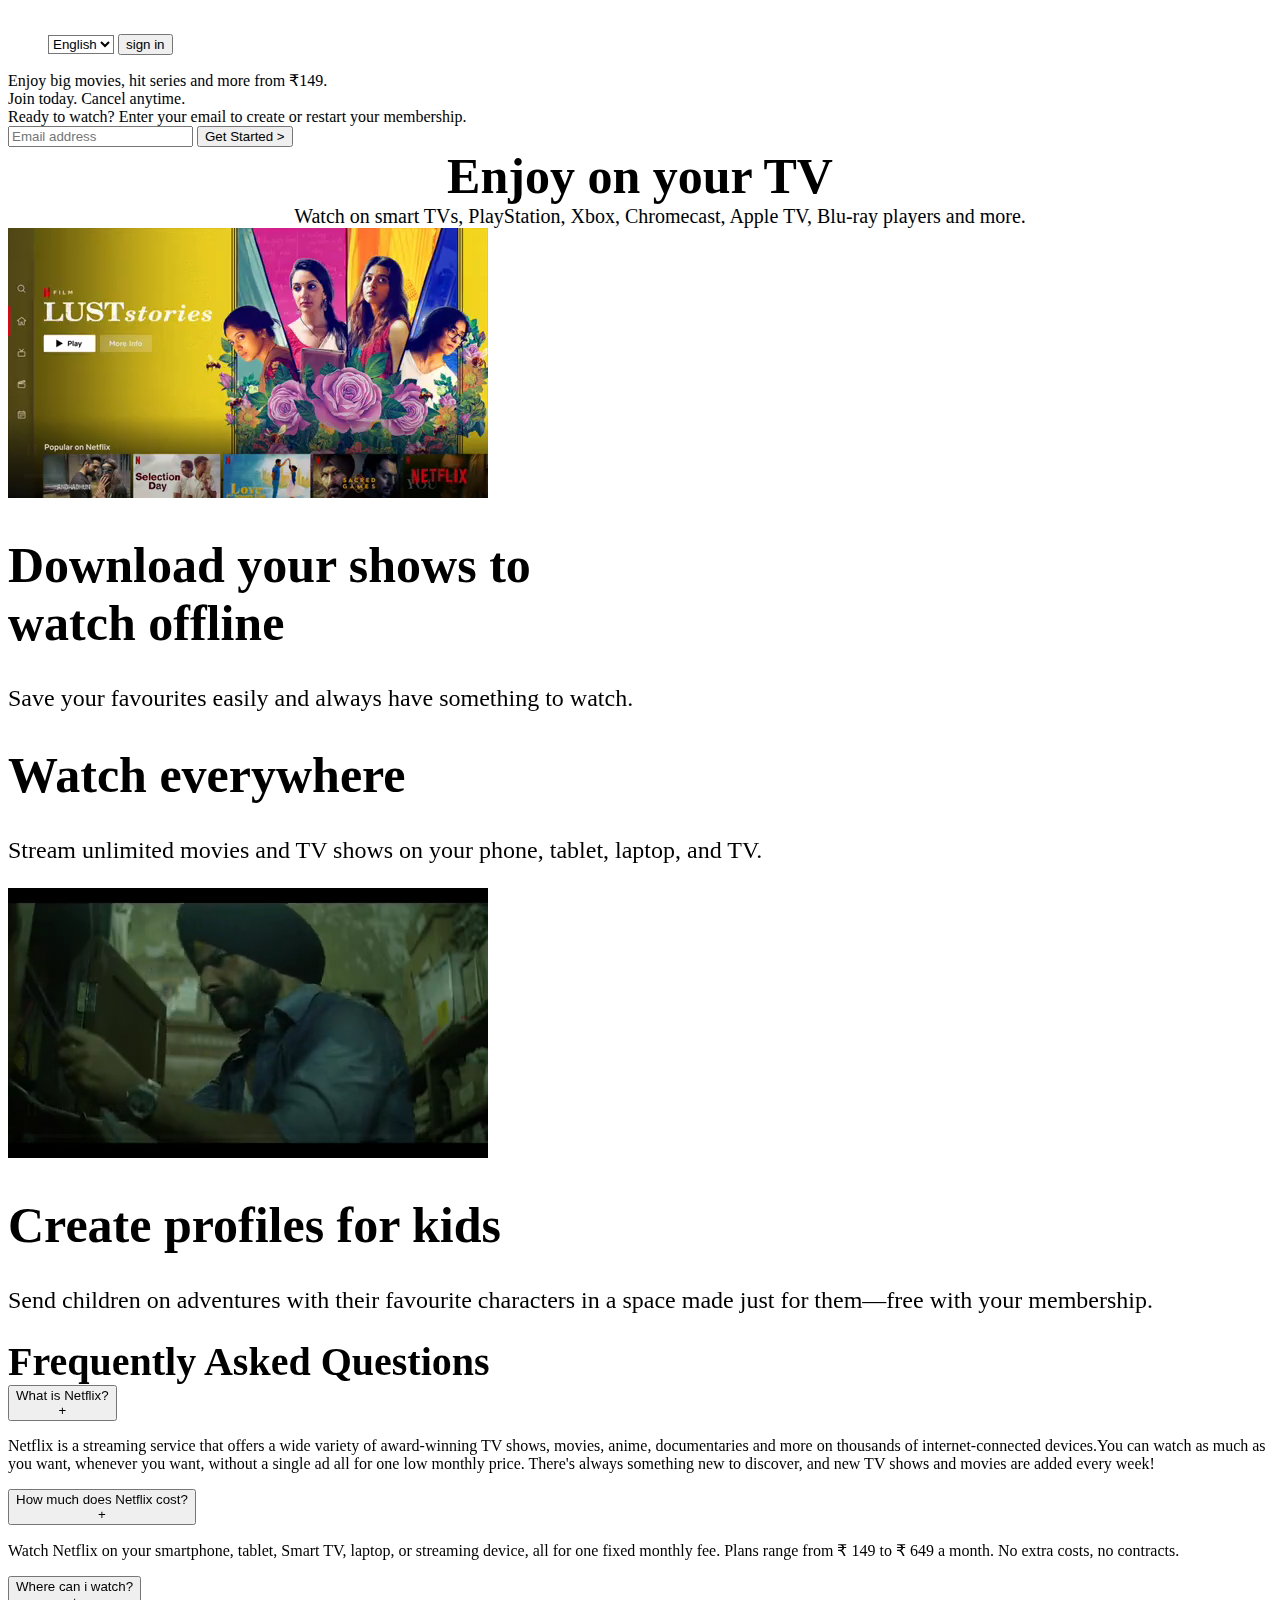
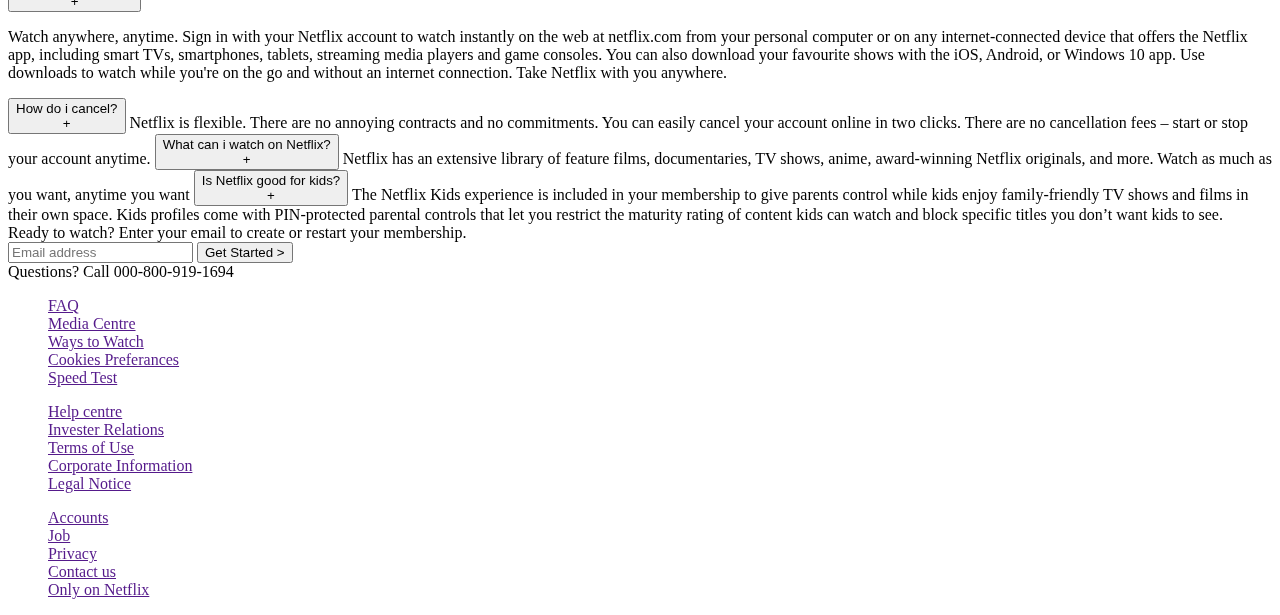
==== index.html @ ae81ea4d "Added all files" ====
<!DOCTYPE html>
<html lang="en">

<head>
    <meta charset="UTF-8">
    <meta name="viewport"
        content="width=device-width, initial-scale=1.0">
    <link rel="icon"
        href="images/logonetflix.jpeg">
    <title>Netflix</title>
    <link rel="stylesheet"
        href="netflix.css">

</head>

<body>
    <div class="container1">
        <div class="navbar">
            <ul class="list"
                type="none">
                <li class="netflix"><img
                        src="https://pngimg.com/uploads/netflix/netflix_PNG25.png"
                        width="145px"
                        alt=""></li>
                <li class="option">
                    <select
                        style="background: url('https://icon-library.com/images/white-globe-icon/white-globe-icon-24.jpg') no-repeat 5px center; background-size: 20px;">
                        <option
                            value="English">
                            English
                        </option>
                        <option
                            value="English">
                            Hindi
                        </option>
                    </select>
                    <button>sign
                        in</button>
                </li>
            </ul>
        </div>
        <div class="innercontainer">
            <div class="h1">
                Enjoy big movies, hit
                series and more from
                ₹149.
            </div>
            <div class="h2">
                Join today. Cancel
                anytime.
            </div>
            <div class="h3">
                Ready to watch? Enter
                your email to create or
                restart your membership.
            </div>
            <div class="h4">
                <input type="email"
                    placeholder="Email address">
                <button>Get Started
                    ></button>
            </div>
        </div>
    </div>
    <div class="container2">
        <div class="text">
            <dt
                style="font-size:50px; font-weight: bolder;">
                <center> Enjoy on your
                    TV</center>
            </dt>
            <dd
                style="font-size:20px; font-weight:100; text-align: center;">
                Watch on smart TVs,
                PlayStation, Xbox,
                Chromecast, Apple TV,
                Blu-ray players and
                more.</dd>
        </div>
        <div class="muskan3">
            <video class="tvvideo"
                src="images/video-tv-in-0819.m4v"
                autoplay muted loop
                controls="none"></video>
            <img class="tvimg"
                src="https://assets.nflxext.com/ffe/siteui/acquisition/ourStory/fuji/desktop/tv.png"
                alt="">
        </div>
    </div>

    <div class="container3">

        <img style="display: flex; width: 50%;"
            src="https://assets.nflxext.com/ffe/siteui/acquisition/ourStory/fuji/desktop/mobile-0819.jpg"
            alt="">

        <div class="textcontainer3"
            style="max-width: 70vh;">
            <h1
                style="font-size:50px; font-weight: bolder;">
                Download your shows to
                watch offline</h1>
            <p
                style="font-size:24px; font-weight:100; font-weight: 400">
                Save your favourites
                easily and always have
                something to watch.</p>
        </div>

    </div>


    <div class="container4">

        <div class="textcontainer4">
            <h1
                style="font-size:50px; font-weight: bolder;">
                Watch everywhere</h1>
            <p
                style="font-size:24px; font-weight:100; font-weight: 400">
                Stream unlimited movies
                and TV shows on your
                phone, tablet, laptop,
                and TV.</p>
        </div>

        <div class="cnt4-media">
            <video class="videotv"
                src="images/video-devices-in.m4v"
                autoplay muted loop
                controls="none"></video>
            <img class="imgtv"
                src="https://assets.nflxext.com/ffe/siteui/acquisition/ourStory/fuji/desktop/device-pile-in.png"
                alt="">
        </div>

    </div>


    <div class="container5">
        <img style="display: flex; width: 50%;"
            src="https://occ-0-2086-2186.1.nflxso.net/dnm/api/v6/19OhWN2dO19C9txTON9tvTFtefw/AAAABVr8nYuAg0xDpXDv0VI9HUoH7r2aGp4TKRCsKNQrMwxzTtr-NlwOHeS8bCI2oeZddmu3nMYr3j9MjYhHyjBASb1FaOGYZNYvPBCL.png?r=54d"
            alt="">
        <div class="textcontainer5">
            <h1
                style="display: flex; font-size:50px; font-weight: bolder;">
                Create profiles for kids
            </h1>
            <p
                style="display: flex; font-size:24px; font-weight:100; font-weight: 400">
                Send children on
                adventures
                with their favourite
                characters in a space
                made just for them—free
                with your
                membership.</p>
        </div>
    </div>

    <div class="footer1">
        <div
            style=" font-weight: bold; font-size: 2.5rem;">
            Frequently Asked Questions
        </div>
        <div class="buttonsfooter">

            <button class="bt">What is
                Netflix?
                <div class="plus"
                    id="plus1"
                    onclick="sign('plus1' , 'para1')">
                    +</div>
            </button>
            <p class="par" id="para1">
                Netflix is a streaming
                service that offers a
                wide variety of
                award-winning TV
                shows, movies, anime,
                documentaries and more
                on thousands of
                internet-connected
                devices.You can watch as
                much as you want,
                whenever you want,
                without a single ad all
                for one low monthly
                price. There's always
                something new to
                discover, and new TV
                shows and movies are
                added every week!</p>


            <button class="bt">How much
                does Netflix cost?
                <div class="plus"
                    id="plus2"
                    onclick="sign('plus2' , 'para2')">
                    +</div>
            </button>
            <p class="par" id="para2">
                Watch Netflix on your
                smartphone, tablet,
                Smart TV, laptop, or
                streaming device,
                all for one fixed
                monthly fee. Plans range
                from ₹ 149 to ₹ 649 a
                month. No extra costs,
                no contracts.
            </p>



            <button class="bt">Where can
                i watch?
                <div class="plus"
                    id="plus3"
                    onclick="sign('plus3' , 'para3')">
                    +
                </div>
            </button>
            <p class="par" id="para3">
                Watch anywhere, anytime.
                Sign in with your
                Netflix account to watch
                instantly on
                the web at netflix.com
                from your personal
                computer or on any
                internet-connected
                device that offers the
                Netflix app, including
                smart TVs, smartphones,
                tablets, streaming media
                players and game
                consoles.

                You can also download
                your favourite shows
                with the iOS, Android,
                or Windows 10 app. Use
                downloads to
                watch while you're on
                the go and without an
                internet connection.
                Take Netflix with you
                anywhere.</p>


            <button class="bt">How do i
                cancel?
                <div class="plus"
                    id="plus4"
                    onclick="sign('plus4' , 'para4')">
                    +</div>
            </button>
            <para class="par"
                id="para4">Netflix is
                flexible. There are no
                annoying contracts and
                no commitments.
                You can easily cancel
                your account online in
                two clicks. There are no
                cancellation fees –
                start or
                stop your account
                anytime.</para>


            <button class="bt">What can
                i watch on Netflix?
                <div class="plus"
                    id="plus5"
                    onclick="sign('plus5' , 'para5')">
                    +</div>
            </button>
            <para class="par"
                id="para5">Netflix has
                an extensive library of
                feature films,
                documentaries, TV shows,
                anime, award-winning
                Netflix originals, and
                more. Watch as much as
                you want, anytime you
                want</para>


            <button class="bt">Is
                Netflix good for kids?
                <div class="plus"
                    id="plus6"
                    onclick="sign('plus6' , 'para6')">
                    +</div>
            </button>
            <para class="par"
                id="para6">The Netflix
                Kids experience is
                included in your
                membership to give
                parents
                control while kids enjoy
                family-friendly TV shows
                and films in their own
                space.

                Kids profiles come with
                PIN-protected parental
                controls that let you
                restrict the maturity
                rating of
                content kids can watch
                and block specific
                titles you don’t want
                kids to see.</para>



        </div>
        <div class="footer11">
            Ready to watch? Enter your
            email to create or restart
            your membership.
        </div>
        <div class="inputs">
            <input type="email"
                placeholder="Email address">
            <button>Get Started
                ></button>
        </div>
    </div>

    <div class="lastfooter">
        <div class="statement">
            Questions? Call
            000-800-919-1694</div>
        <div class="footerlist">
            <ul class="pk1" type="none">
                <li><a href="">FAQ</a>
                </li>
                <li><a href="">Media
                        Centre</a></li>
                <li><a href="">Ways to
                        Watch</a></li>
                <li><a href="">Cookies
                        Preferances</a>
                </li>
                <li><a href="">Speed
                        Test</a></li>
            </ul>

            <ul class="pk1" type="none">
                <li><a href="">Help
                        centre</a></li>
                <li><a href="">Invester
                        Relations</a>
                </li>
                <li><a href="">Terms of
                        Use</a></li>
                <li><a href="">Corporate
                        Information</a>
                </li>
                <li><a href="">Legal
                        Notice</a></li>
            </ul>

            <ul class="pk1" type="none">
                <li><a
                        href="">Accounts</a>
                </li>
                <li><a href="">Job</a>
                </li>
                <li><a
                        href="">Privacy</a>
                </li>
                <li><a href="">Contact
                        us</a></li>
                <li><a href="">Only on
                        Netflix</a></li>
            </ul>
        </div>
    </div>
    <script src="netflix.js"></script>
</body>

</html>
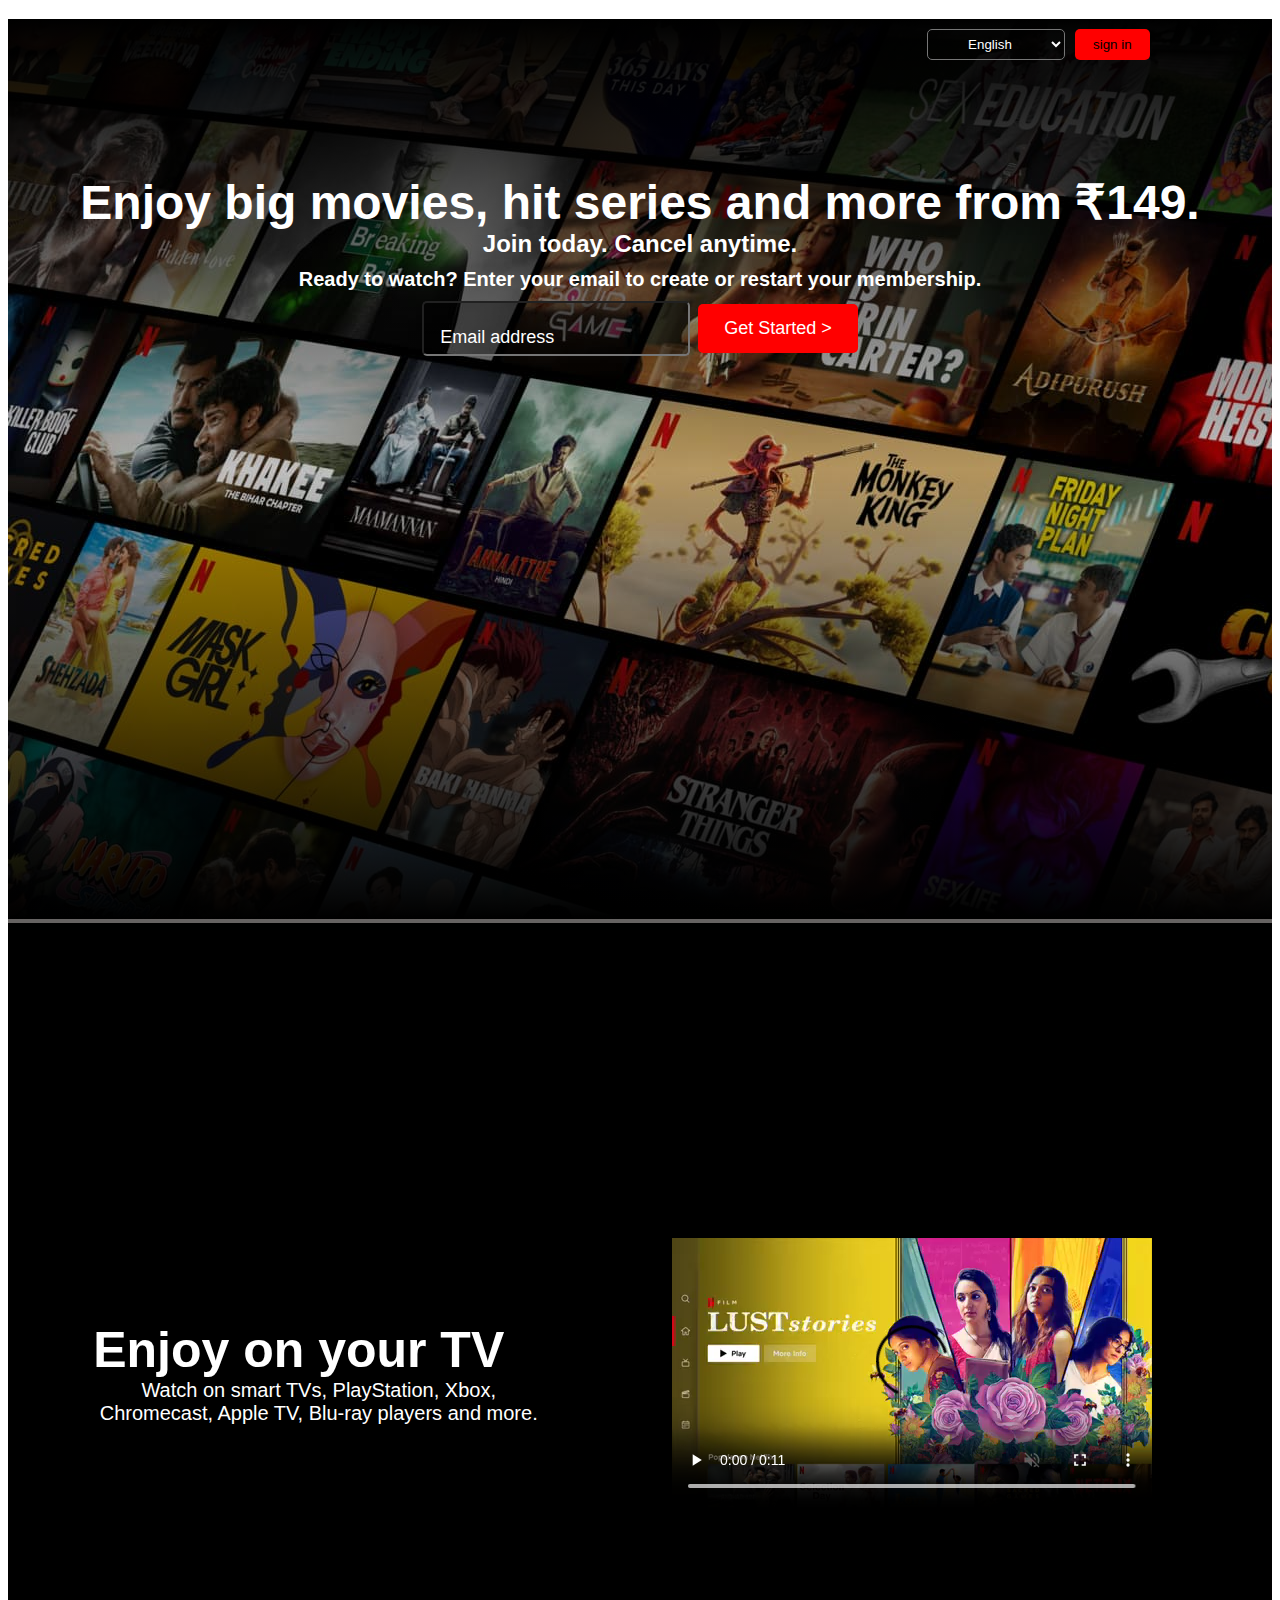
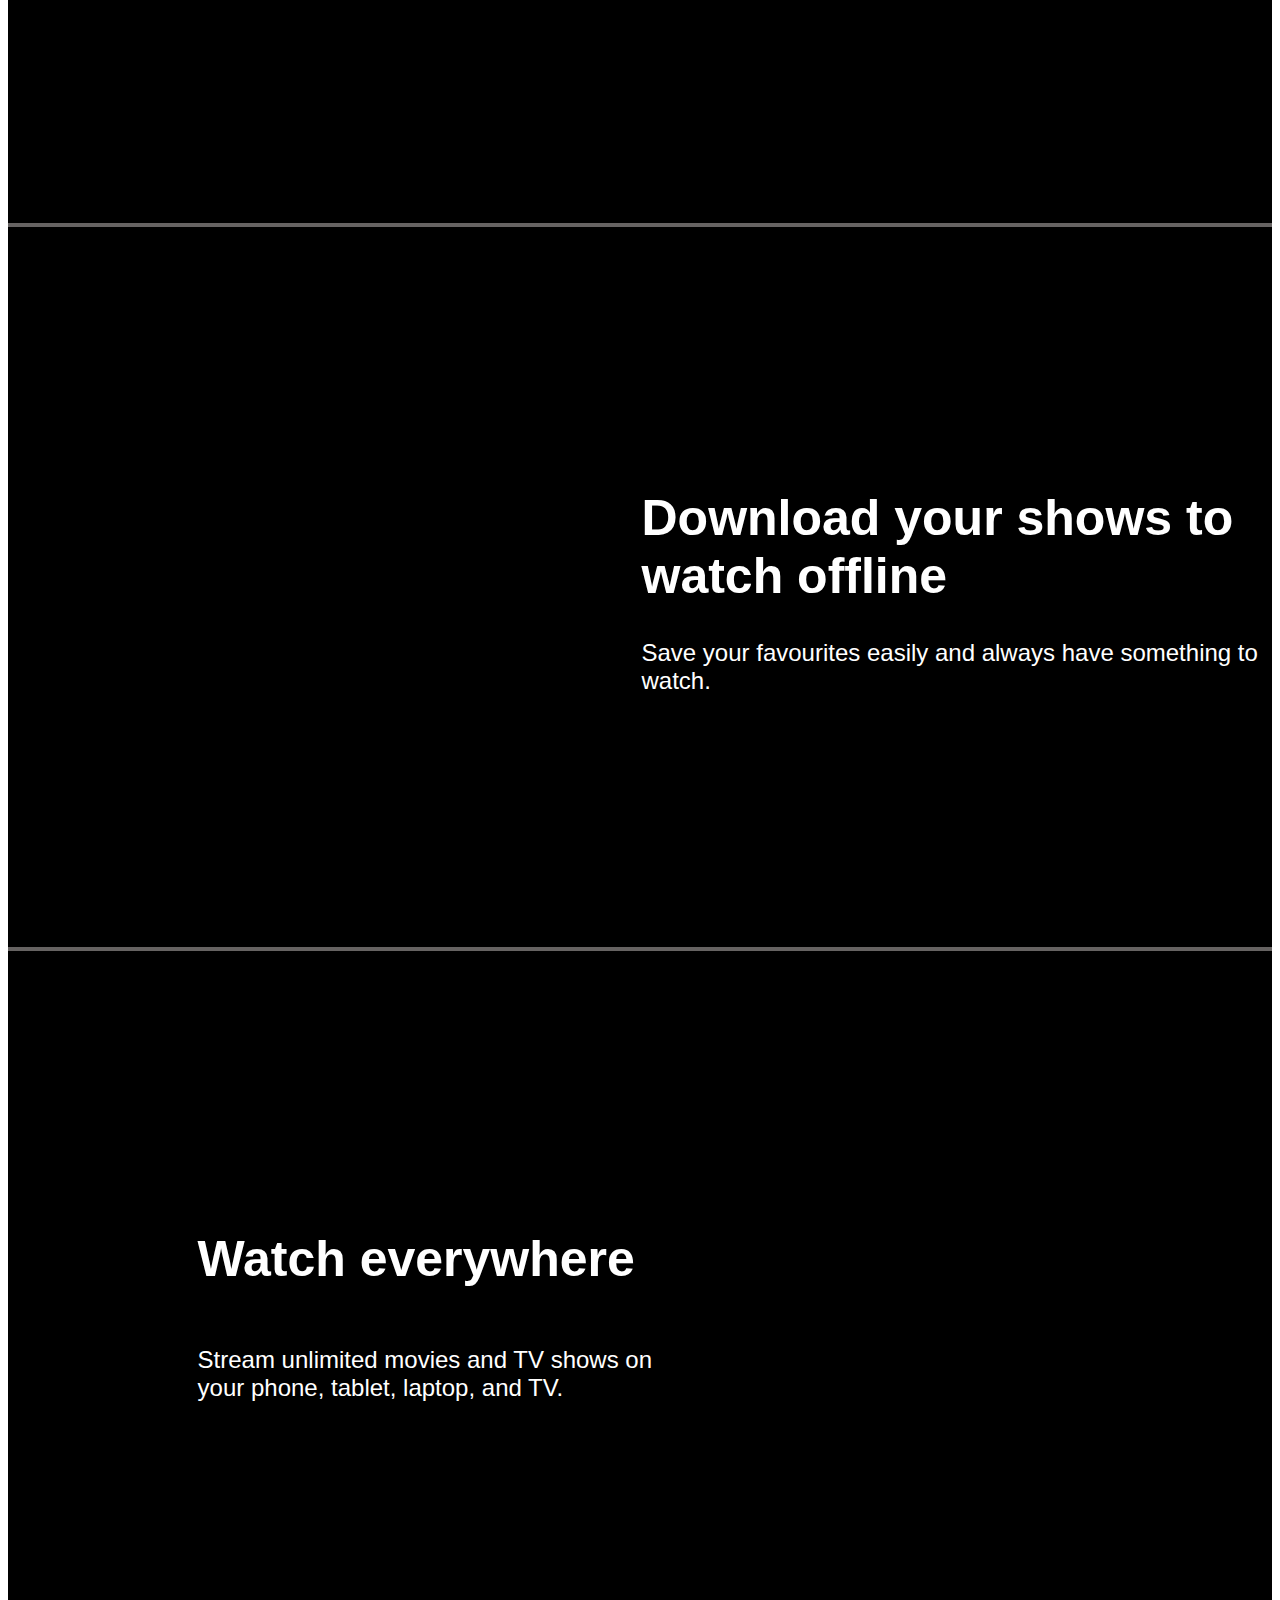
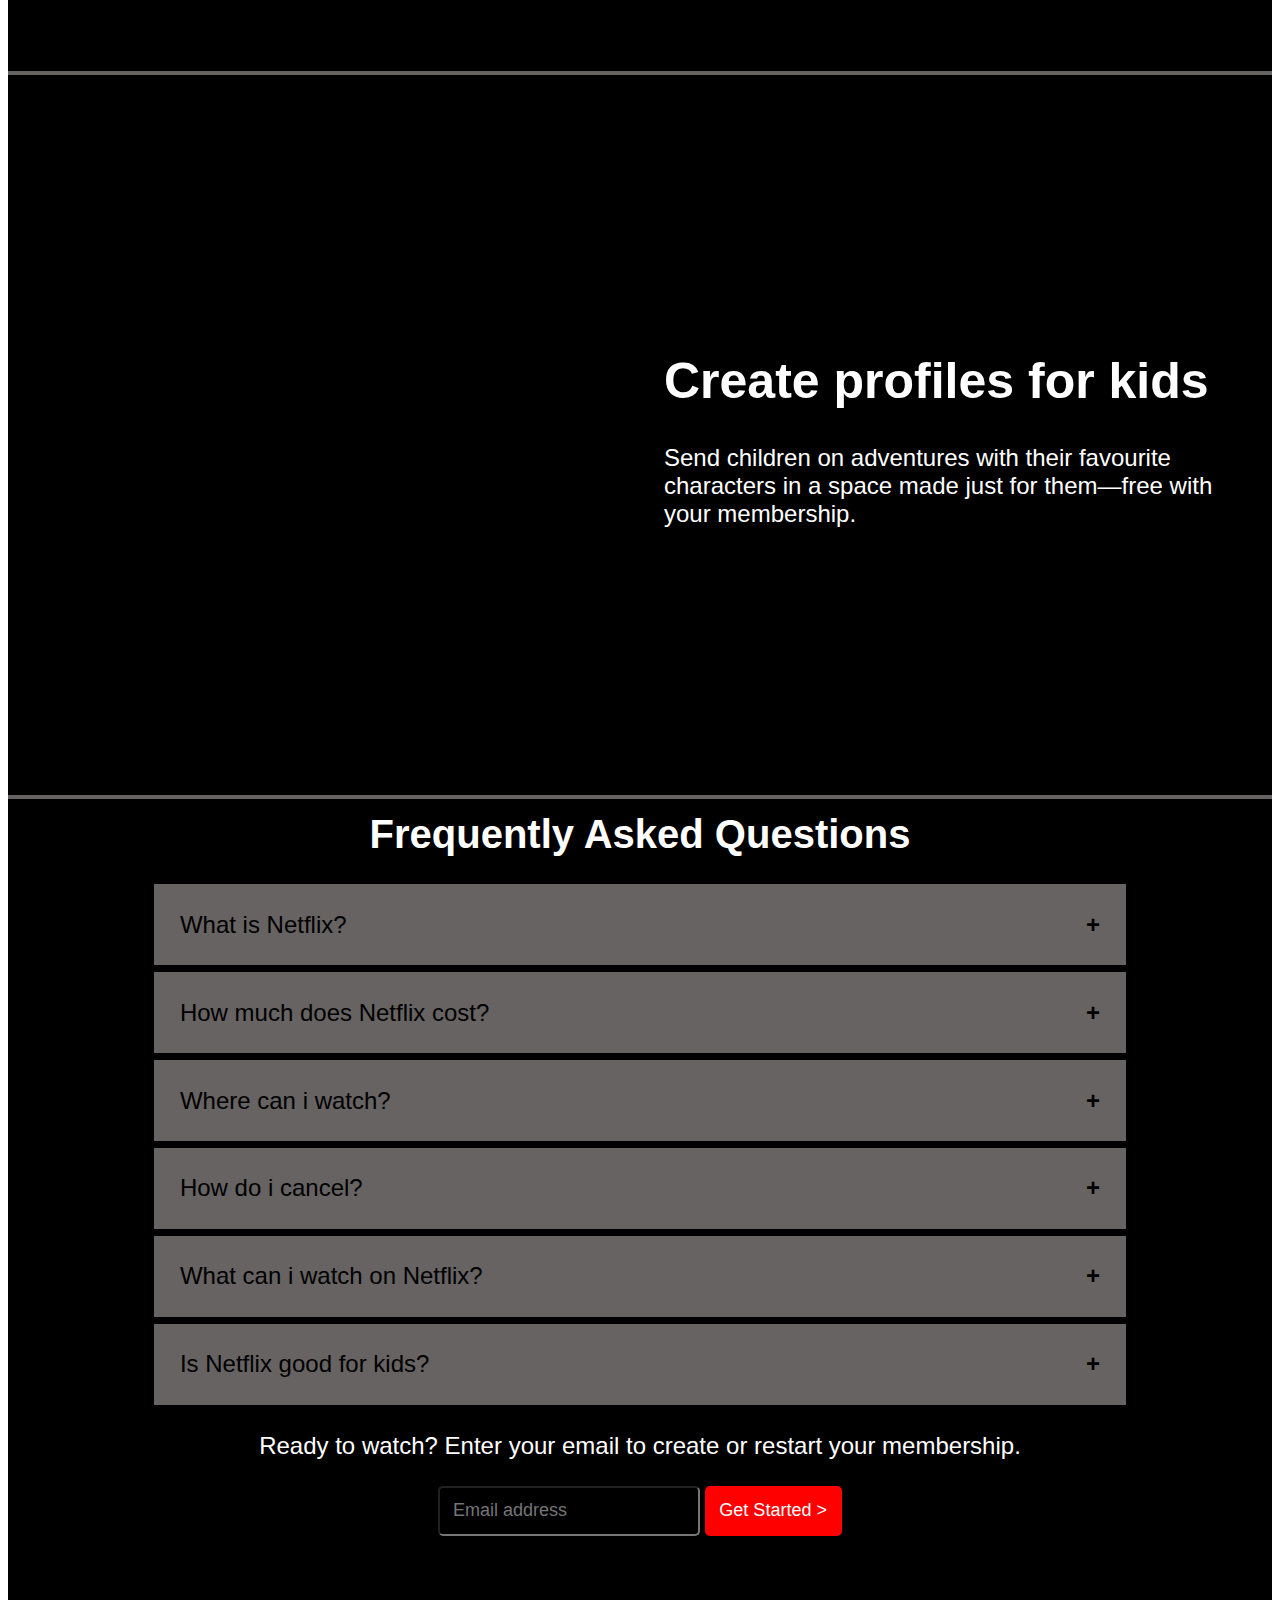
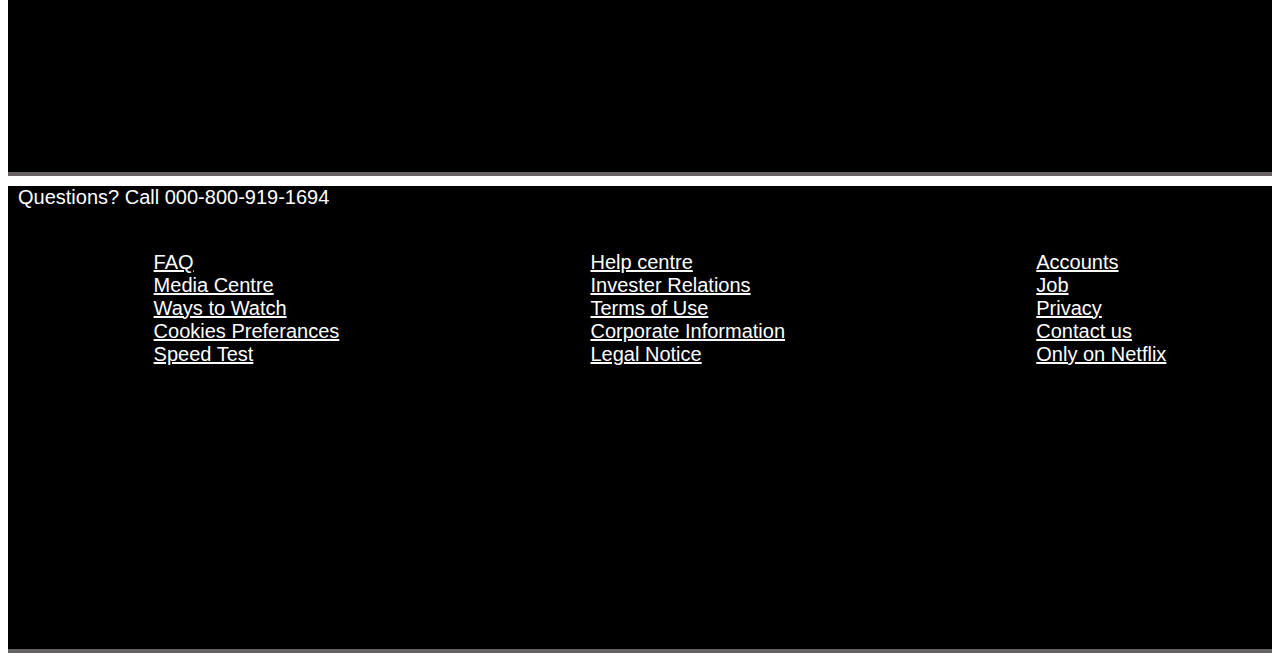
==== commit 41ba1db9: "Added all files" ====
--- a/index.html
+++ b/index.html
@@ -9,7 +9,7 @@
         href="images/logonetflix.jpeg">
     <title>Netflix</title>
     <link rel="stylesheet"
-        href="netflix.css">
+        href="style.css">
 
 </head>
 
@@ -384,7 +384,7 @@
             </ul>
         </div>
     </div>
-    <script src="netflix.js"></script>
+    <script src="scriptgit .js"></script>
 </body>
 
 </html>--- a/style.css
+++ b/style.css
@@ -0,0 +1,346 @@
+body {
+  font-family: Netflix Sans, Helvetica Neue, Segoe UI, Roboto, Ubuntu,
+    sans-serif;
+}
+
+.container1 {
+  height: 100vh;
+  background-image: linear-gradient(
+      to top,
+      rgba(0, 0, 0, 1),
+      rgba(0, 0, 0, 0),
+      rgba(0, 0, 0, 1)
+    ),
+    url("images/netflix.jpg");
+  border-bottom: solid 4px #666362;
+}
+button {
+  border: 2px solid transparent;
+  background-color: red;
+}
+.option select {
+  background: white
+    url("https://th.bing.com/th/id/OIP.Q9lzrDNKsteXbhTBHHltJwHaHa?pid=ImgDet&rs=1")
+    no-repeat 5px center;
+}
+.list {
+  display: flex;
+  flex-direction: row;
+  justify-content: space-between;
+  align-items: center;
+  font-size: larger;
+}
+.netflix {
+  color: rgb(229, 9, 20);
+  font-size: 1.5em;
+  margin-left: 10%;
+}
+.option {
+  background: transparent;
+  font-size: large;
+  display: flex;
+
+  margin-right: 10%;
+}
+
+.option select {
+  background: transparent;
+  color: white;
+  padding: 6px 36px;
+  margin-right: 10px;
+  margin-top: 10px;
+  border-radius: 5px;
+}
+.innercontainer .h4 ::placeholder {
+  color: white;
+}
+
+.option button {
+  padding: 4px 16px;
+  margin-top: 10px;
+  border-radius: 5px;
+}
+
+.innercontainer {
+  margin-top: 9%;
+  text-align: center;
+  color: white;
+  height: 100vh;
+}
+
+.h1 {
+  font-size: 48px;
+  font-weight: bold;
+}
+
+.h2 {
+  font-size: 24px;
+  margin-bottom: 10px;
+  font-weight: 600;
+}
+
+.h3 {
+  font-size: 20px;
+  margin-bottom: 10px;
+  font-weight: 600;
+}
+
+.h4 {
+  margin: 8px;
+  display: inline;
+}
+
+.h4 input {
+  display: flex;
+  align-items: center;
+  font-size: large;
+  color: white;
+  padding: 24px 16px 6px;
+  background-color: rgba(0, 0, 0, 0.357);
+  border-radius: 5px;
+}
+.h4 button {
+  margin: 0px 0px 0px 8px;
+  font-size: large;
+  padding: 12px 24px;
+  background-color: red;
+  color: white;
+  border-radius: 5px;
+}
+.h4 {
+  display: flex;
+  justify-content: center;
+  align-items: center;
+}
+.container2 {
+  background-color: black;
+  color: white;
+  display: flex;
+  align-items: center;
+  height: 100vh;
+  border-bottom: solid 4px #666362;
+}
+.text {
+  display: flex;
+  flex-direction: column;
+  margin-left: 3%;
+  width: 40%;
+  min-width: 40%;
+}
+
+.muskan3 {
+  display: flex;
+  position: relative;
+  width: 60%;
+  justify-content: center;
+  align-items: center;
+  padding: 0;
+  margin: 0;
+}
+
+.tvimg {
+  display: flex;
+  position: absolute;
+  justify-content: center;
+  align-items: center;
+  padding: 0;
+  margin: 0;
+}
+
+.tvvideo {
+  position: absolute;
+  text-align: center;
+  display: flex;
+  justify-content: center;
+  align-items: center;
+}
+
+.container3 {
+  background-color: black;
+  color: white;
+  display: flex;
+  justify-content: space-around;
+  align-items: center;
+  height: 80vh;
+  border-bottom: solid 4px #666362;
+}
+
+.container4 {
+  background-color: black;
+  color: white;
+  display: flex;
+  justify-content: space-around;
+  align-items: center;
+  height: 100vh;
+  border-bottom: solid 4px #666362;
+}
+.textcontainer4 {
+  display: flex;
+  flex-direction: column;
+  max-width: 40%;
+}
+
+.text1 {
+  font-size: 48px;
+}
+.text2 {
+  font-size: 24px;
+  display: flex;
+  flex-wrap: wrap;
+}
+
+.container4 .text3 {
+  display: flex;
+  position: relative;
+  width: 55%;
+  height: 100%;
+}
+.container4 {
+  display: flex;
+  width: 100%;
+  height: 80vh;
+  justify-content: space-around;
+  align-items: center;
+}
+.textcontainer4 {
+  max-width: 40%;
+}
+
+.cnt4-media {
+  position: relative;
+  display: flex;
+  max-width: 500px;
+  justify-content: center;
+  align-items: center;
+}
+
+.imgtv {
+  top: 0;
+  display: flex;
+  position: relative;
+  justify-content: start;
+  align-items: center;
+  width: 130%;
+}
+
+.videotv {
+  position: absolute;
+  display: flex;
+  justify-content: center;
+  align-items: center;
+  width: 85%;
+  top: 5%;
+}
+
+.container5 {
+  background-color: black;
+  color: white;
+  display: flex;
+  flex-wrap: wrap;
+  justify-content: space-around;
+  align-items: center;
+  height: 80vh;
+  border-bottom: solid 4px #666362;
+}
+
+.textcontainer5 {
+  max-width: 600px;
+}
+
+.footer1 {
+  background-color: black;
+  height: 60rem;
+  max-height: 80rem;
+  color: white;
+  text-align: center;
+  padding-top: 1%;
+  border-bottom: solid 4px #666362;
+  margin-bottom: 0%;
+}
+.buttonsfooter {
+  display: flex;
+  flex-direction: column;
+  padding: 1.5rem;
+}
+.par {
+  display: none;
+  font-size: 1.5rem;
+  border-top: 3px solid black;
+  background-color: #666362;
+  color: black;
+  margin: 0px;
+  padding-bottom: 20px;
+  margin-left: 10%;
+  margin-right: 10%;
+}
+.bt {
+  text-align: left;
+  padding: 2%;
+  font-size: 1.5rem;
+  background-color: #666362;
+  display: flex;
+  justify-content: space-between;
+  margin: 0.3%;
+  margin-left: 10%;
+  margin-right: 10%;
+}
+.bt:hover {
+  cursor: pointer;
+  background-color: #939191;
+}
+.plus {
+  text-align: right;
+  font-size: 1.5rem;
+  font-weight: bold;
+}
+.inputs input {
+  text-align: left;
+  font-size: large;
+  border-radius: 5px;
+  padding: 1%;
+  background-color: rgba(0, 0, 0, 0.357);
+}
+.footer11 {
+  font-size: 1.5rem;
+  margin-bottom: 2%;
+}
+.inputs button {
+  margin-left: 0.4%;
+  font-size: large;
+  padding: 1%;
+  background-color: red;
+  color: white;
+  border-radius: 5px;
+}
+.inputs {
+  display: flex;
+    text-decoration-color: aliceblue;
+  justify-content: center;
+  align-items: center;
+  background-color: rgba(0, 0, 0, 0.357);
+  border-radius: 5px;
+}
+
+.lastfooter {
+  background-color: black;
+  color: white;
+  height: 463.4px;
+  border-bottom: solid 4px #666362;
+}
+.statement {
+  font-size: 20px;
+  display: block;
+  margin: 10px;
+  text-align: left;
+}
+.footerlist {
+  font-size: 20px;
+  display: flex;
+  flex-direction: row;
+  justify-content: space-around;
+  align-items: center;
+  padding: 12px 0px;
+}
+.footerlist a {
+  color: white;
+}
